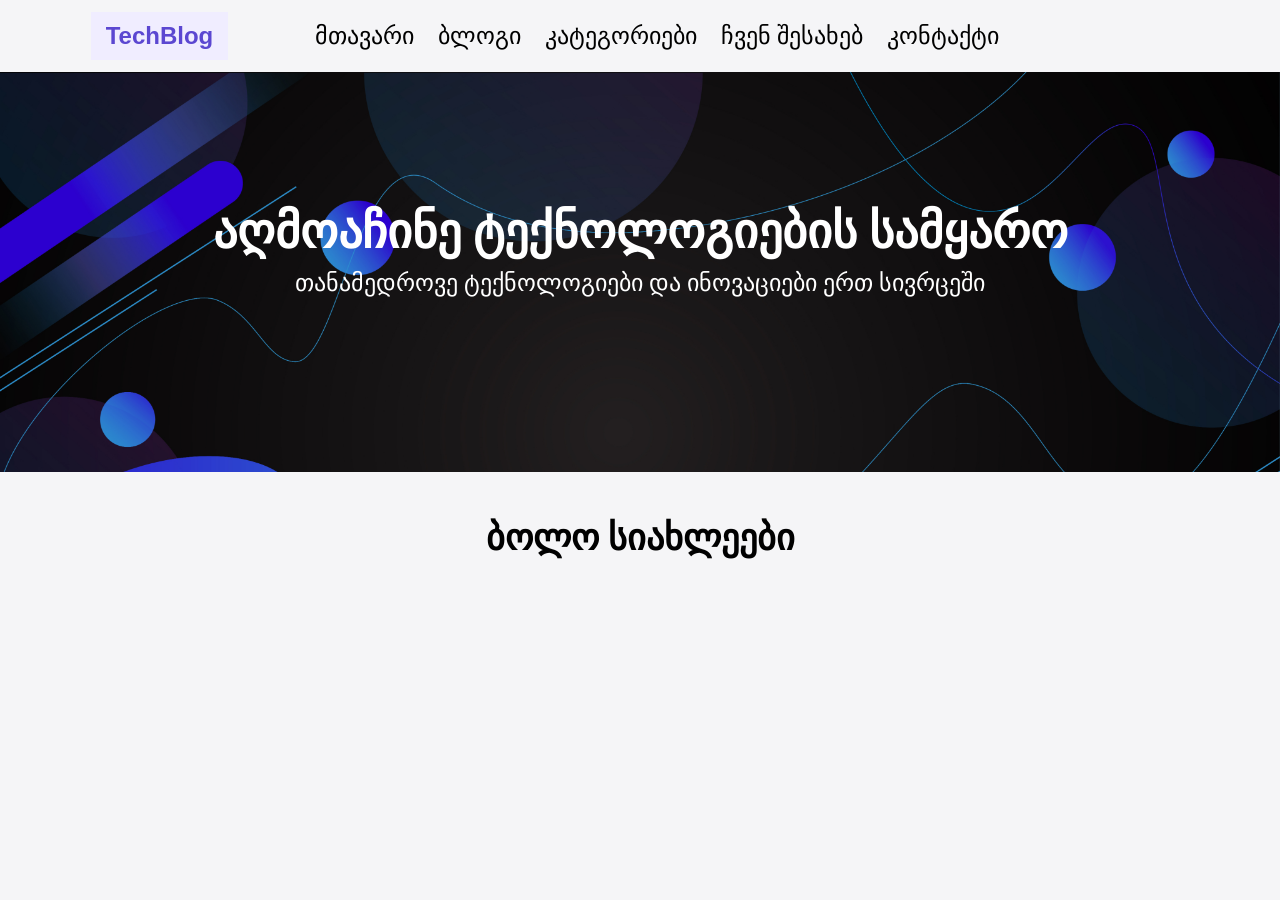
==== homework-7-css-intro/index.html @ 1df4e02a "working on homework named css-intro added tags (header, nav, main, footer created classes and connec" ====
<!DOCTYPE html>
<html lang="en">
<head>
    <meta charset="UTF-8">
    <meta name="viewport" content="width=device-width, initial-scale=1.0">
    <title>Document</title>
    <link rel="stylesheet" href="style.css">
    <link rel="preconnect" href="https://your-font-file-host/">
    <link rel="stylesheet" href="https://your-font-file-host/inter.css">
</head>
<body>
    <header>
        <nav class="navbar">
            <ul class="navigation">
                <li class="logo"><a href="#">TechBlog</a></li>
                <li class="item"><a href="#">მთავარი</a></li>
                <li class="item"><a href="#">ბლოგი</a></li>
                <li class="item"><a href="#">კატეგორიები</a></li>
                <li class="item"><a href="#">ჩვენ შესახებ</a></li>
                <li class="item"><a href="#">კონტაქტი</a></li>
            </ul>
        </nav>
    </header>
    <main>
    <!-- hero section -->
    <section class="hero">
        <h1 class="hero-title">აღმოაჩინე ტექნოლოგიების სამყარო</h1>
        <p class="hero-description">თანამედროვე ტექნოლოგიები და ინოვაციები ერთ სივრცეში</p>
    </section>
    <h2>ბოლო სიახლეები</h2>
    </main>

    <footer>

    </footer>
</body>
</html>
---- homework-7-css-intro/style.css ----
*{
    padding: 0;
    margin: 0;
    box-sizing: border-box;
}
body{
    background-color: #F5F5F7;
}

.navbar{
    width: 1240px;
    height: 72px;
    margin: auto;
    background-color: #F5F5F7;
    text-align: center;
}
.navigation{
    display: inline-block;
    margin-right: 170px;
}
.item, .item a{
    padding-right: 10px;
    margin: 11px 0 11px 0;
    font-weight: 500;
    font-size: 24px;
    display: inline-block;
    list-style: none;
    text-align: center;
    color: #000000;
    text-decoration: none;
}

.logo{
    display: inline-block;
    margin-right: 83px;
    padding: 10px 15px;
    background-color: #F0EDFF;
  
}
.logo a{
    font-size: 24px;
    font-weight: 700;
    font-family: 'Inter', sans-serif;
    text-decoration: none;
    color: #5B47D1;
    list-style: none;
}
.hero{
    text-align: center;
    height: 400px;
    margin: auto;
    background-image: url(./assets/hero.jpg);
    background-size: cover;
}
.hero-title{
    padding-top: 131px;
    color: white;
    font-size: 48px;
    text-align: center;
}
.hero-description{
    padding: 10px;
    color: white;
    font-size: 24px;
    text-align: center;
}
main h2{
    margin-top: 45px;
    color: black;
    font-weight: bold;
    font-size: 36px;
    text-align: center;
}
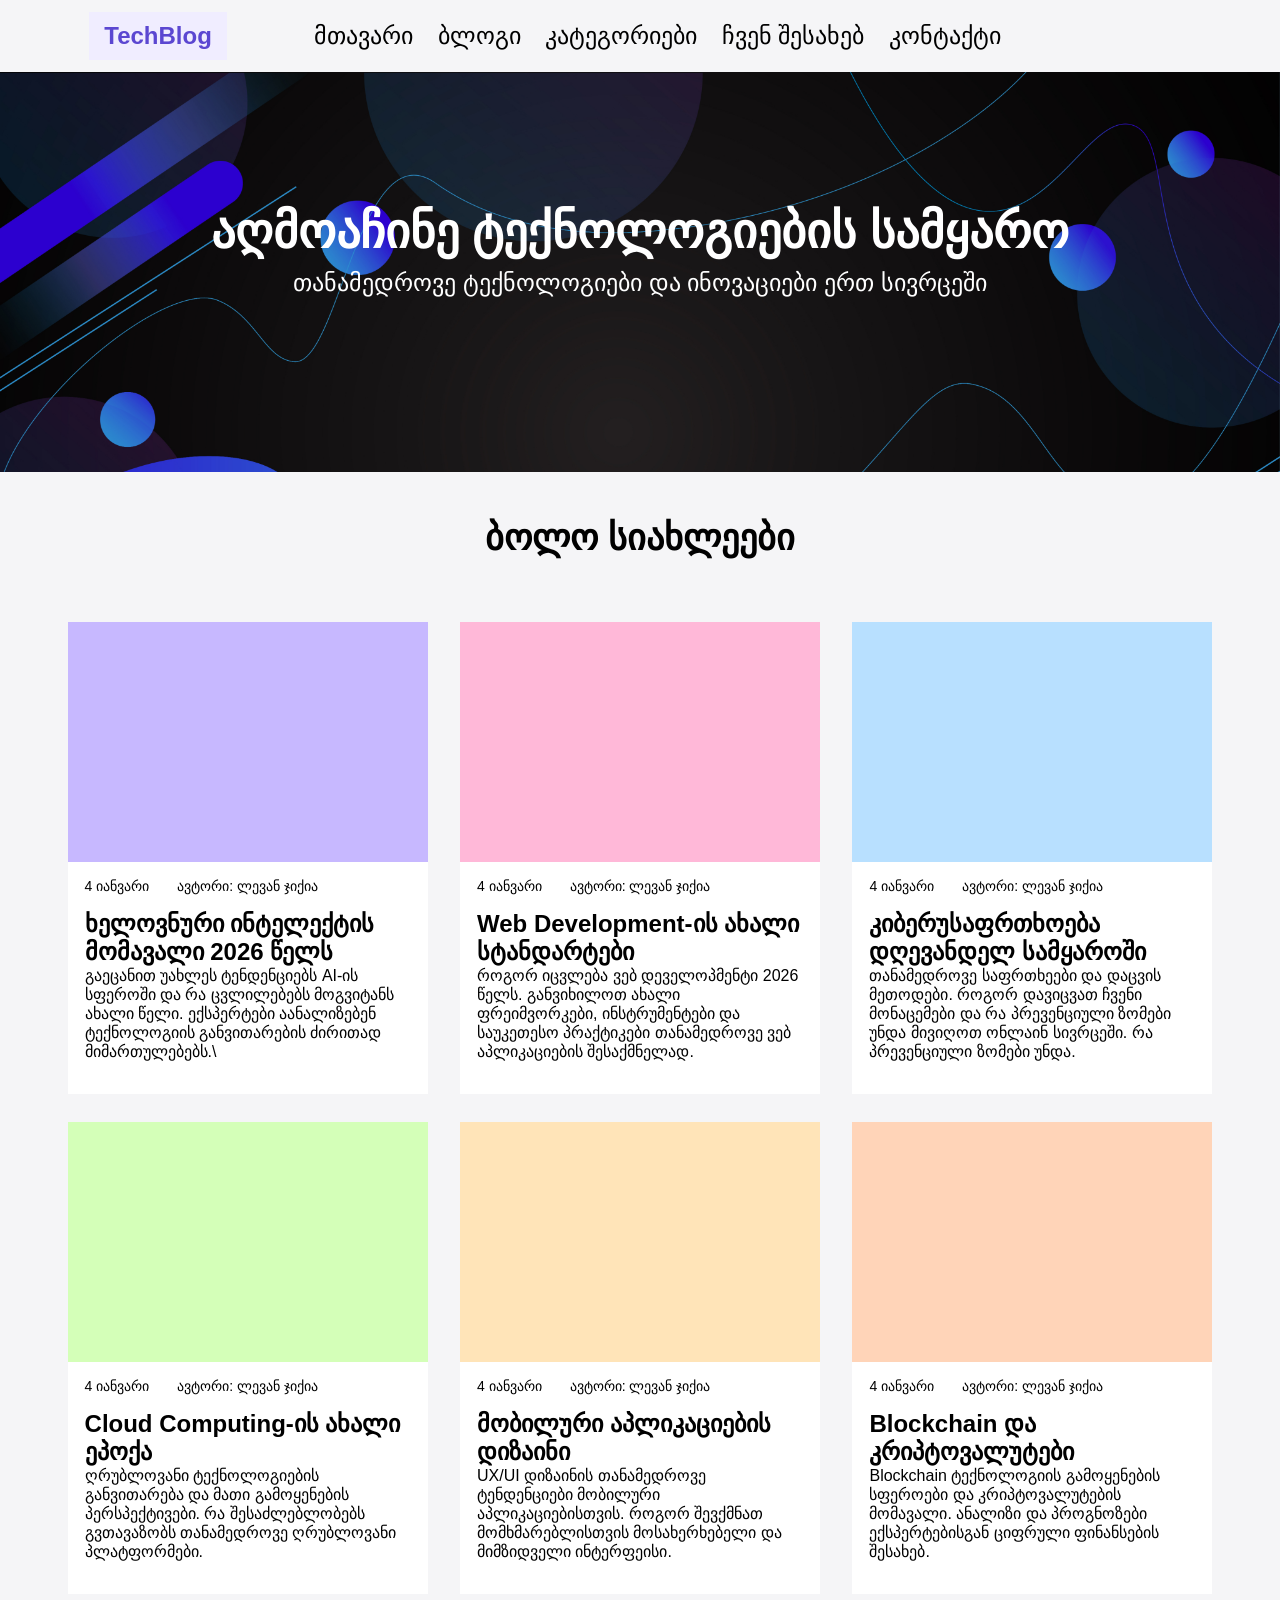
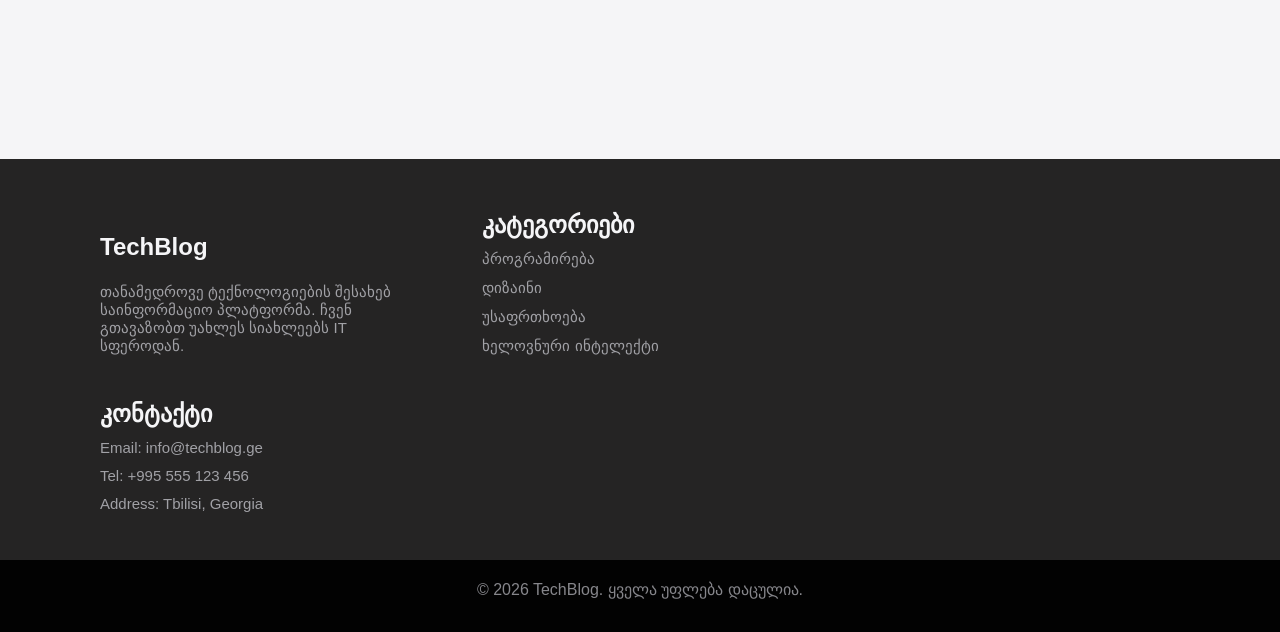
==== commit d3909bf3: "Css Intro Homework is done added footer section" ====
--- a/homework-7-css-intro/index.html
+++ b/homework-7-css-intro/index.html
@@ -28,10 +28,114 @@
         <p class="hero-description">თანამედროვე ტექნოლოგიები და ინოვაციები ერთ სივრცეში</p>
     </section>
     <h2>ბოლო სიახლეები</h2>
+    <!-- cards -->
+    <section class="cards">
+        <!-- article -->
+        <article class="card">
+            <div class="image">
+            </div>
+            <div class="content">
+                <p><small>4 იანვარი</small><small>ავტორი: ლევან ჯიქია</small></p>
+                <h3>ხელოვნური ინტელექტის მომავალი 2026 წელს</h3>
+                <p>გაეცანით უახლეს ტენდენციებს AI-ის სფეროში და რა ცვლილებებს მოგვიტანს ახალი წელი. 
+                    ექსპერტები აანალიზებენ ტექნოლოგიის განვითარების ძირითად მიმართულებებს.\
+                </p>
+            </div>
+        </article>
+    <!-- article 2 -->
+        <article class="card">
+            <div class="image">
+            </div>
+            <div class="content">
+                <p><small>4 იანვარი</small><small>ავტორი: ლევან ჯიქია</small></p>
+                <h3>Web Development-ის ახალი სტანდარტები</h3>
+                <p>როგორ იცვლება ვებ დეველოპმენტი 2026 წელს. განვიხილოთ ახალი ფრეიმვორკები, ინსტრუმენტები და საუკეთესო პრაქტიკები თანამედროვე ვებ აპლიკაციების შესაქმნელად.
+
+                </p>
+            </div>
+        </article>
+    <!-- article 3 -->
+        <article class="card">
+            <div class="image">
+            </div>
+            <div class="content">
+                <p><small>4 იანვარი</small><small>ავტორი: ლევან ჯიქია</small></p>
+                <h3>კიბერუსაფრთხოება დღევანდელ სამყაროში</h3>
+                <p>თანამედროვე საფრთხეები და დაცვის მეთოდები. როგორ დავიცვათ ჩვენი მონაცემები და რა პრევენციული ზომები უნდა მივიღოთ ონლაინ სივრცეში. რა პრევენციული ზომები უნდა.
+
+                </p>
+            </div>
+        </article>
+        <!-- article 4 -->
+        <article class="card">
+            <div class="image">
+            </div>
+            <div class="content">
+                <p><small>4 იანვარი</small><small>ავტორი: ლევან ჯიქია</small></p>
+                <h3>Cloud Computing-ის ახალი ეპოქა</h3>
+                <p>ღრუბლოვანი ტექნოლოგიების განვითარება და მათი გამოყენების პერსპექტივები. რა შესაძლებლობებს გვთავაზობს თანამედროვე ღრუბლოვანი პლატფორმები.
+
+                </p>
+            </div>
+        </article>
+        <!-- article 5 -->
+        <article class="card">
+            <div class="image">
+            </div>
+            <div class="content">
+                <p><small>4 იანვარი</small><small>ავტორი: ლევან ჯიქია</small></p>
+                <h3>მობილური აპლიკაციების დიზაინი</h3>
+                <p>UX/UI დიზაინის თანამედროვე ტენდენციები მობილური აპლიკაციებისთვის. როგორ შევქმნათ მომხმარებლისთვის მოსახერხებელი და მიმზიდველი ინტერფეისი.
+
+                </p>
+            </div>
+        </article>
+        <!-- article 6 -->
+        <article class="card">
+            <div class="image">
+            </div>
+            <div class="content">
+                <p><small>4 იანვარი</small><small>ავტორი: ლევან ჯიქია</small></p>
+                <h3>Blockchain და კრიპტოვალუტები</h3>
+                <p>Blockchain ტექნოლოგიის გამოყენების სფეროები და კრიპტოვალუტების მომავალი. ანალიზი და პროგნოზები ექსპერტებისგან ციფრული ფინანსების შესახებ.
+
+                </p>
+            </div>
+        </article>
+    </section>
+       
     </main>
 
     <footer>
-
+        <div class="footer-nav">
+            <div class="techblog">
+                <h4>TechBlog</h4>
+                <p>
+                    თანამედროვე ტექნოლოგიების შესახებ საინფორმაციო პლატფორმა. ჩვენ გთავაზობთ უახლეს სიახლეებს IT სფეროდან.
+                </p>
+            </div>
+           <div class="category">
+                <h4>კატეგორიები</h4>
+                <ul>
+                    <li><a href="#">პროგრამირება</a></li>
+                    <li><a href="#">დიზაინი</a></li>
+                    <li><a href="#">უსაფრთხოება</a></li>
+                    <li><a href="#">ხელოვნური ინტელექტი</a></li>
+                </ul>
+           </div>
+            <div class="contact">
+                <h4>კონტაქტი</h4>
+                <ul>
+                    <li><a href="#">Email: info@techblog.ge</a></li>
+                    <li><a href="#">Tel: +995 555 123 456</a></li>
+                    <li><a href="#">Address: Tbilisi, Georgia</a></li>
+                </ul>
+            </div>
+           
+        </div>
+        <div class="copy">
+            <p>&copy; 2026 TechBlog. ყველა უფლება დაცულია.</p>
+        </div>
     </footer>
 </body>
 </html>
--- a/homework-7-css-intro/style.css
+++ b/homework-7-css-intro/style.css
@@ -5,8 +5,12 @@
 }
 body{
     background-color: #F5F5F7;
-}
-
+    font-family:  'Inter', Arial, Helvetica, sans-serif;
+}
+ul{
+    list-style: none;
+    text-decoration: none;
+}
 .navbar{
     width: 1240px;
     height: 72px;
@@ -70,4 +74,141 @@
     font-weight: bold;
     font-size: 36px;
     text-align: center;
+}
+.cards{
+    padding-top: 49px;
+    background-color: #F5F5F7;
+    width: 1240px;
+    margin: auto;
+    text-align: center;
+}
+article{
+    display: inline-block;
+    margin: 14px;
+}
+.card{
+    width: 360px;
+    height: 472px;
+    display: inline-block;
+    background-color: #FFFFFF;
+
+}
+.image{
+    background-color: #5B47D1;
+    width: 360px;
+    height: 240px;
+    background-size: cover;
+}
+.content{
+    padding: 15px 19px 19px 17px;
+    text-align: left;
+    padding-bottom: 36px;
+}
+small{
+    padding: 0 28px 19px 0;
+    font-size: 14px;
+    font-weight: 500;
+}
+h3{
+    font-family: 'Inter', sans-serif;
+    font-size: 24px;
+    font-weight: semibold;
+    padding-top: 15px;
+}
+.cards .card:nth-child(1) .image{
+    background-color: #C7B8FF;
+}
+.cards .card:nth-child(2) .image{
+    background-color: #FFB8D8;
+}
+.cards .card:nth-child(3) .image{
+    background-color: #B8E0FF;
+}
+.cards .card:nth-child(4) .image{
+    background-color: #D4FFB8;
+}
+.cards .card:nth-child(5) .image{
+    background-color: #FFE4B8;
+}
+.cards .card:nth-child(6) .image{
+    background-color: #FFD4B8;
+}
+
+footer{
+    background-color: #252424;
+    height: 403px;
+    margin-top: 151px;
+    padding-top: 52px;
+}
+.footer-nav{
+    width: 1240px;
+    margin: 0 auto;
+    height: 338px;
+    color: #A1A1A6;
+    text-align: left;
+    padding-left: 80px;
+   
+}
+.footer-nav ul li a{
+    list-style: none;
+    text-decoration: none;
+    color: #A1A1A6;
+   
+}
+.footer-nav ul li a:hover{
+    color: #F5F5F7;
+}
+.footer-nav ul li{
+    padding-bottom: 11px;
+}
+
+.footer-nav h4{
+    color: #F5F5F7;
+    font-size: 24px;
+    font-weight: 700;
+    padding-bottom: 11px;
+}
+.techblog{
+    display: inline-block;
+    width: 296px;
+    font-size: 15px;
+}
+.techblog h4{
+    color: #F5F5F7;
+    font-size: 24px;
+    font-weight: 700;
+}
+.techblog p{
+    padding-top: 11px;
+}
+.contact{
+    display: block;
+    width: 296px;
+    font-size: 15px;
+    padding-top: 34px;
+}
+.contact h4{
+    color: #F5F5F7;
+    font-size: 24px;
+    font-weight: 700;
+}
+.category{
+    display: inline-block;
+    width: 296px;
+    font-size: 15px;
+    padding-left: 82px;
+}
+
+.category h4{
+    color: #F5F5F7;
+    font-size: 24px;
+    font-weight: 700;
+}
+.copy{
+    margin-top: 11px;
+    background-color: #020202;
+    color: #86868B;
+    height: 72px;
+    text-align: center;
+    padding: 20px 0 19px 0;
 }
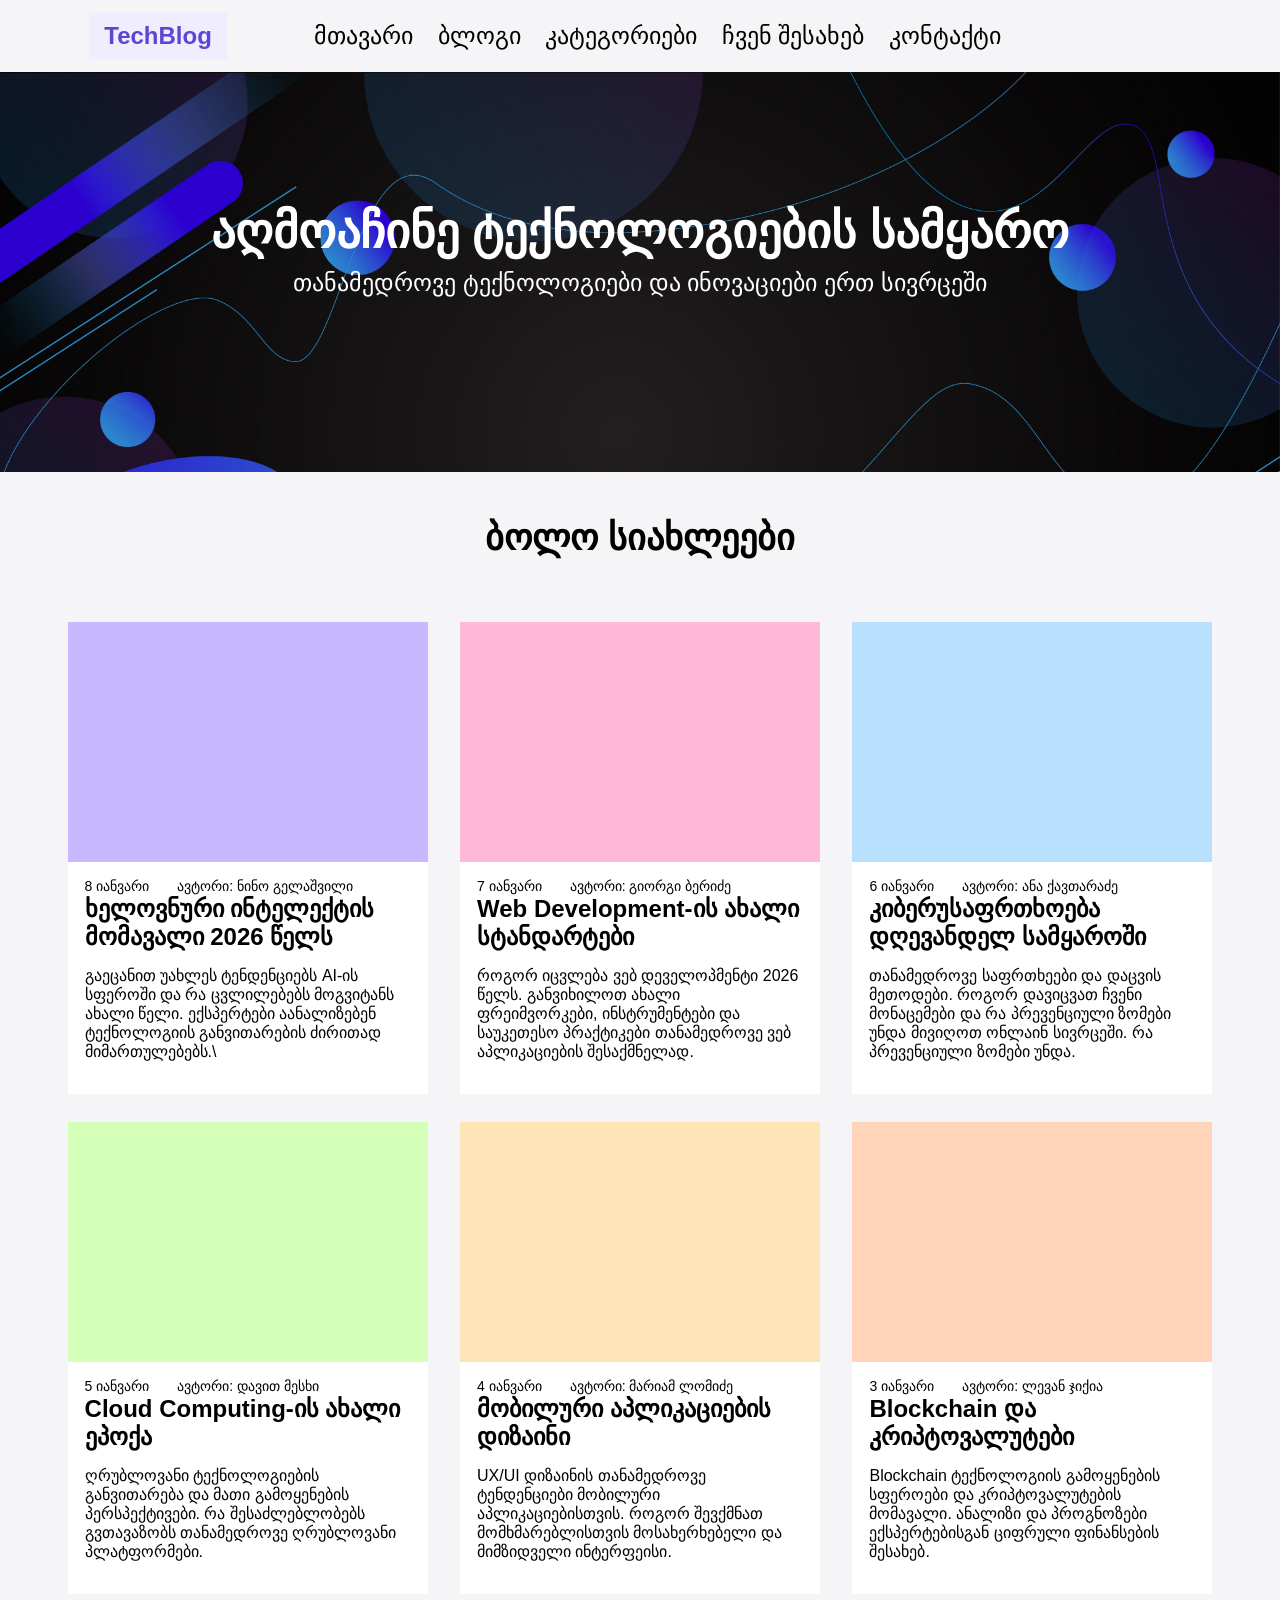
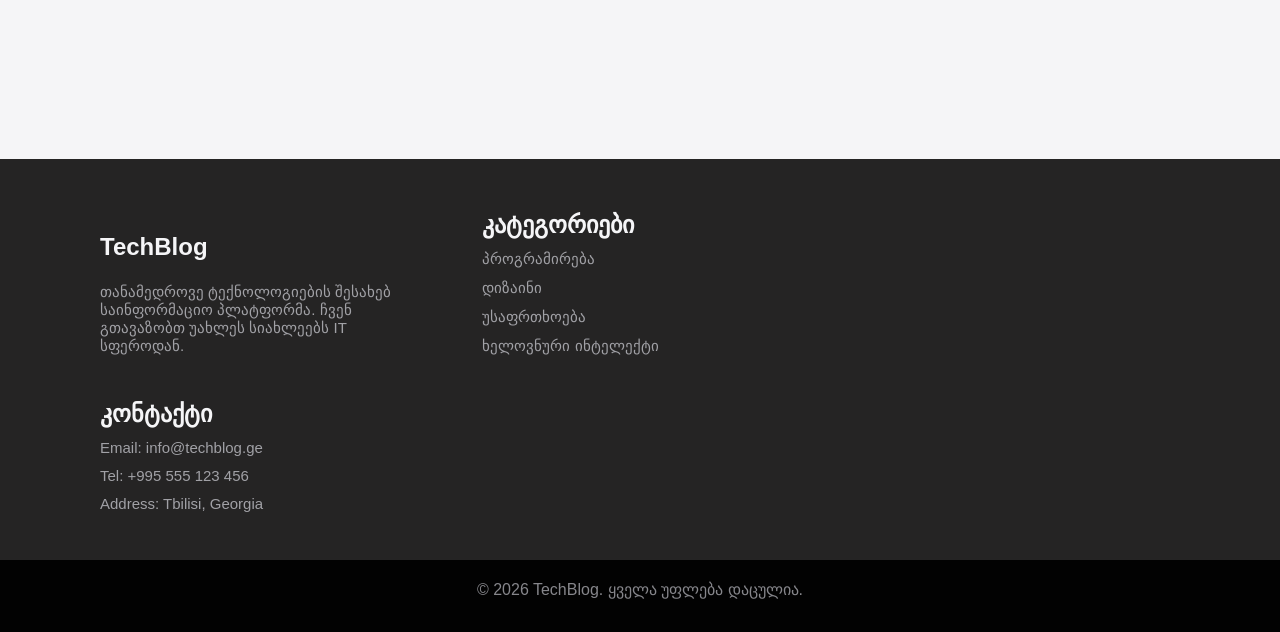
==== commit 61647818: "corrected autor names" ====
--- a/homework-7-css-intro/index.html
+++ b/homework-7-css-intro/index.html
@@ -3,7 +3,7 @@
 <head>
     <meta charset="UTF-8">
     <meta name="viewport" content="width=device-width, initial-scale=1.0">
-    <title>Document</title>
+    <title>CSS Introduction</title>
     <link rel="stylesheet" href="style.css">
     <link rel="preconnect" href="https://your-font-file-host/">
     <link rel="stylesheet" href="https://your-font-file-host/inter.css">
@@ -35,7 +35,7 @@
             <div class="image">
             </div>
             <div class="content">
-                <p><small>4 იანვარი</small><small>ავტორი: ლევან ჯიქია</small></p>
+                <p><small>8 იანვარი</small><small>ავტორი: ნინო გელაშვილი</small></p>
                 <h3>ხელოვნური ინტელექტის მომავალი 2026 წელს</h3>
                 <p>გაეცანით უახლეს ტენდენციებს AI-ის სფეროში და რა ცვლილებებს მოგვიტანს ახალი წელი. 
                     ექსპერტები აანალიზებენ ტექნოლოგიის განვითარების ძირითად მიმართულებებს.\
@@ -47,7 +47,7 @@
             <div class="image">
             </div>
             <div class="content">
-                <p><small>4 იანვარი</small><small>ავტორი: ლევან ჯიქია</small></p>
+                <p><small>7 იანვარი</small><small>ავტორი: გიორგი ბერიძე</small></p>
                 <h3>Web Development-ის ახალი სტანდარტები</h3>
                 <p>როგორ იცვლება ვებ დეველოპმენტი 2026 წელს. განვიხილოთ ახალი ფრეიმვორკები, ინსტრუმენტები და საუკეთესო პრაქტიკები თანამედროვე ვებ აპლიკაციების შესაქმნელად.
 
@@ -59,7 +59,7 @@
             <div class="image">
             </div>
             <div class="content">
-                <p><small>4 იანვარი</small><small>ავტორი: ლევან ჯიქია</small></p>
+                <p><small>6 იანვარი</small><small>ავტორი: ანა ქავთარაძე</small></p>
                 <h3>კიბერუსაფრთხოება დღევანდელ სამყაროში</h3>
                 <p>თანამედროვე საფრთხეები და დაცვის მეთოდები. როგორ დავიცვათ ჩვენი მონაცემები და რა პრევენციული ზომები უნდა მივიღოთ ონლაინ სივრცეში. რა პრევენციული ზომები უნდა.
 
@@ -71,7 +71,7 @@
             <div class="image">
             </div>
             <div class="content">
-                <p><small>4 იანვარი</small><small>ავტორი: ლევან ჯიქია</small></p>
+                <p><small>5 იანვარი</small><small>ავტორი: დავით მესხი</small></p>
                 <h3>Cloud Computing-ის ახალი ეპოქა</h3>
                 <p>ღრუბლოვანი ტექნოლოგიების განვითარება და მათი გამოყენების პერსპექტივები. რა შესაძლებლობებს გვთავაზობს თანამედროვე ღრუბლოვანი პლატფორმები.
 
@@ -83,7 +83,7 @@
             <div class="image">
             </div>
             <div class="content">
-                <p><small>4 იანვარი</small><small>ავტორი: ლევან ჯიქია</small></p>
+                <p><small>4 იანვარი</small><small>ავტორი: მარიამ ლომიძე</small></p>
                 <h3>მობილური აპლიკაციების დიზაინი</h3>
                 <p>UX/UI დიზაინის თანამედროვე ტენდენციები მობილური აპლიკაციებისთვის. როგორ შევქმნათ მომხმარებლისთვის მოსახერხებელი და მიმზიდველი ინტერფეისი.
 
@@ -95,7 +95,7 @@
             <div class="image">
             </div>
             <div class="content">
-                <p><small>4 იანვარი</small><small>ავტორი: ლევან ჯიქია</small></p>
+                <p><small>3 იანვარი</small><small>ავტორი: ლევან ჯიქია</small></p>
                 <h3>Blockchain და კრიპტოვალუტები</h3>
                 <p>Blockchain ტექნოლოგიის გამოყენების სფეროები და კრიპტოვალუტების მომავალი. ანალიზი და პროგნოზები ექსპერტებისგან ციფრული ფინანსების შესახებ.
 
--- a/homework-7-css-intro/style.css
+++ b/homework-7-css-intro/style.css
@@ -113,7 +113,7 @@
     font-family: 'Inter', sans-serif;
     font-size: 24px;
     font-weight: semibold;
-    padding-top: 15px;
+    padding-bottom: 15px;
 }
 .cards .card:nth-child(1) .image{
     background-color: #C7B8FF;
